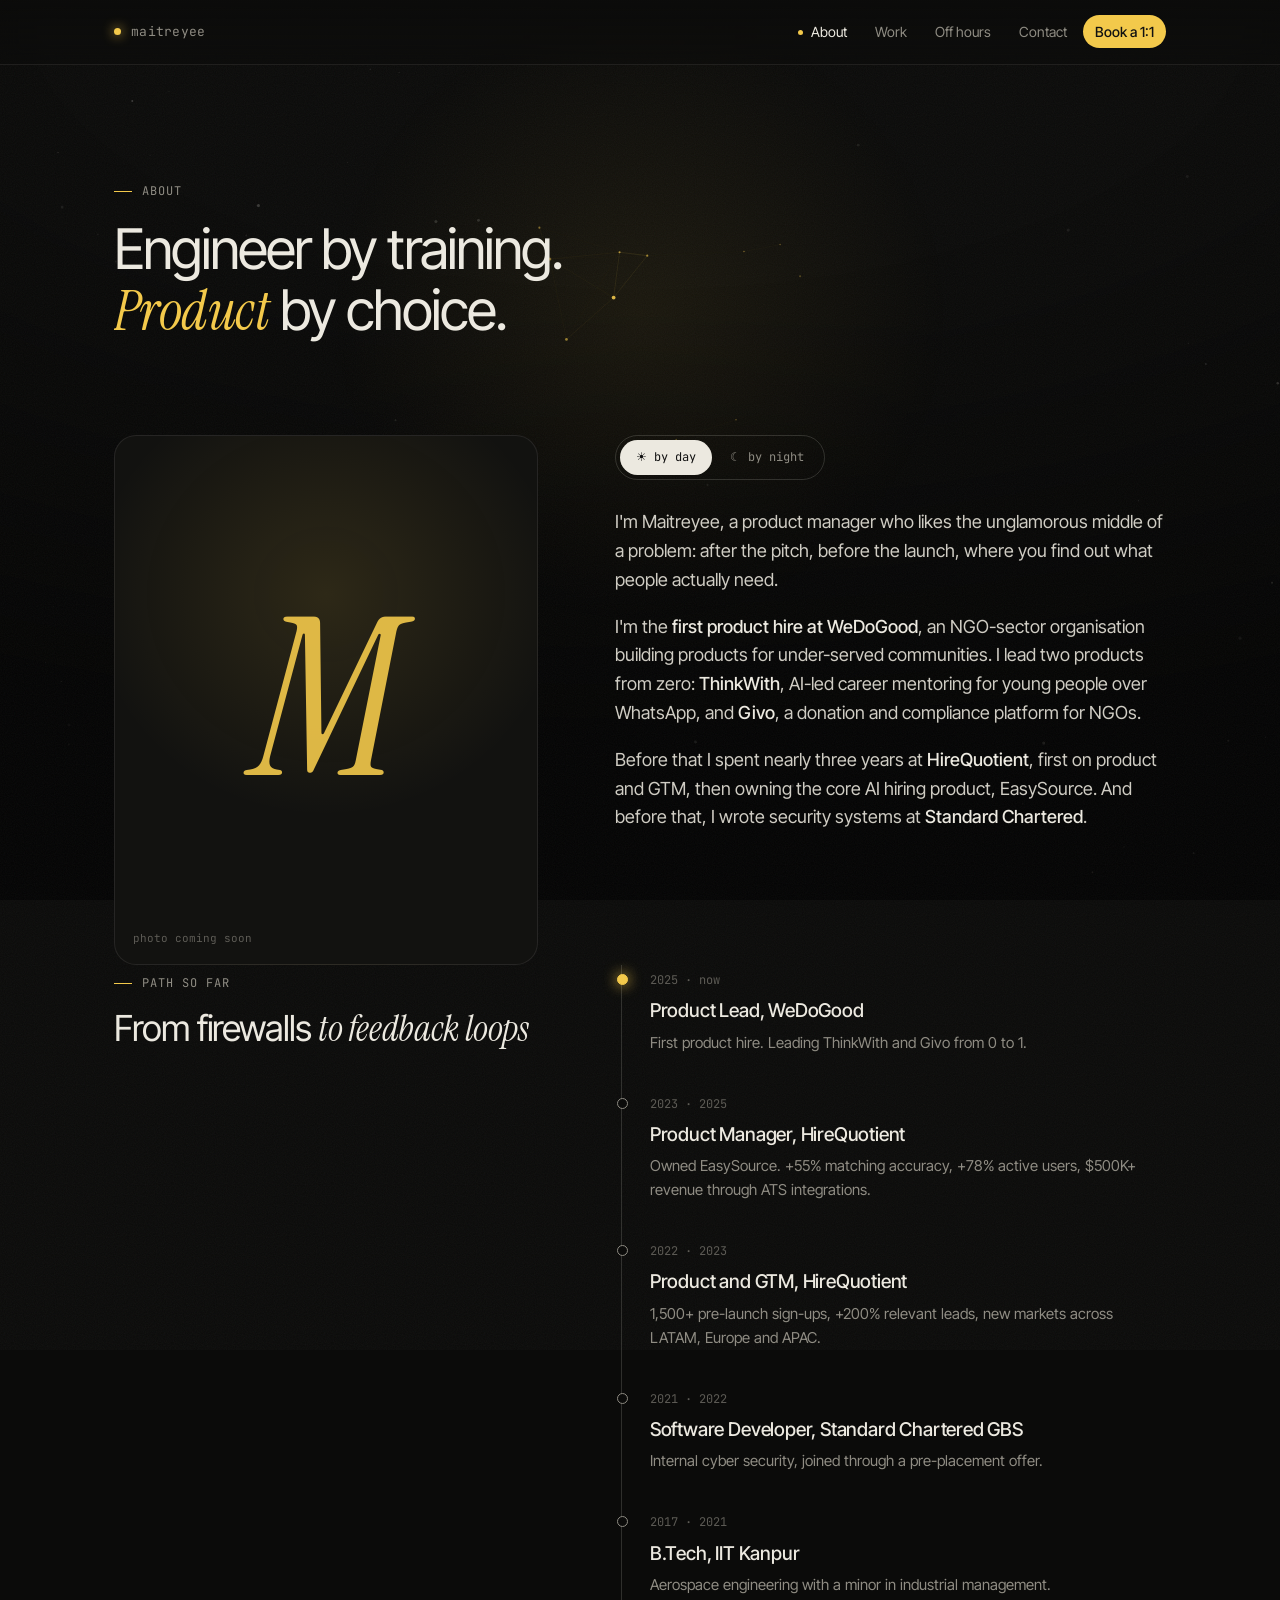
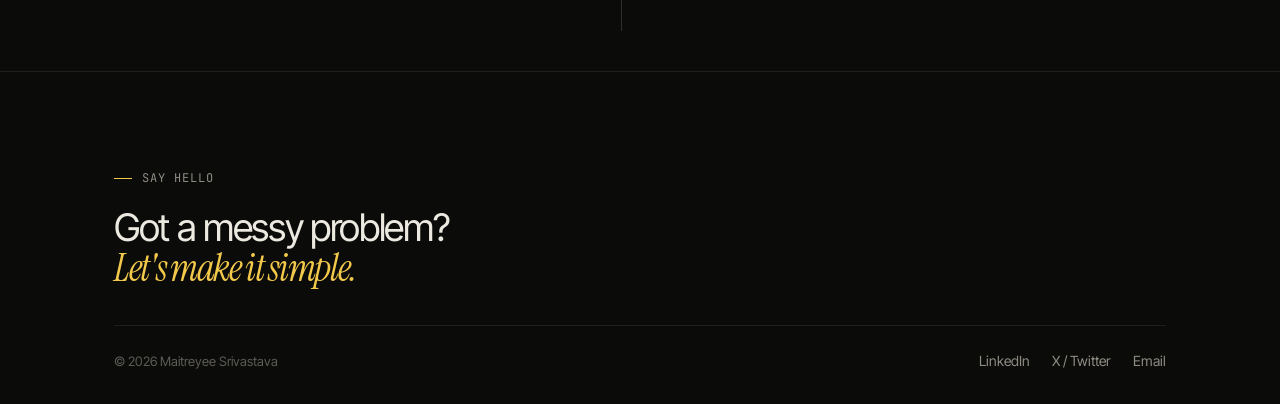
==== about.html @ 6ce84449 "Personal site: home, about, work, off hours, book a 1:1, contact Co-Authored-By: Claude Opus 5.5 <no" ====
<!doctype html>
<html lang="en">
<head>
<meta charset="utf-8">
<meta name="viewport" content="width=device-width, initial-scale=1">
<title>About · Maitreyee Srivastava</title>
<meta name="description" content="Engineer by training, product manager by choice.">
<meta property="og:title" content="About · Maitreyee Srivastava">
<meta property="og:description" content="Engineer by training, product manager by choice.">
<meta name="theme-color" content="#0b0b0a">
<link rel="icon" href="data:image/svg+xml,%3Csvg xmlns='http://www.w3.org/2000/svg' viewBox='0 0 32 32'%3E%3Crect width='32' height='32' rx='8' fill='%230b0b0a'/%3E%3Ccircle cx='16' cy='16' r='6' fill='%23f3c94b'/%3E%3C/svg%3E">
<link rel="preconnect" href="https://fonts.googleapis.com">
<link rel="preconnect" href="https://fonts.gstatic.com" crossorigin>
<link href="https://fonts.googleapis.com/css2?family=Instrument+Serif:ital@0;1&family=Inter+Tight:wght@400;500;600&family=JetBrains+Mono&display=swap" rel="stylesheet">
<link rel="stylesheet" href="assets/style.css">
</head>
<body>
<canvas id="backdrop" aria-hidden="true"></canvas>
<div class="lantern" aria-hidden="true"></div>
<div class="vignette" aria-hidden="true"></div>
<div class="grain" aria-hidden="true"></div>

<header class="site-head">
  <div class="wrap">
    <a class="wordmark" href="index.html" aria-label="Home"><span class="dot"></span>maitreyee</a>
    <button class="menu-btn" aria-expanded="false" aria-controls="nav">menu</button>
    <ul class="nav" id="nav">
      <li><a href="about.html">About</a></li>
      <li><a href="work.html">Work</a></li>
      <li><a href="off-hours.html">Off hours</a></li>
      <li><a href="contact.html">Contact</a></li>
      <li><a class="cta" href="book.html">Book a 1:1</a></li>
    </ul>
  </div>
</header>

<main>

  <section class="page-hero wrap">
    <span class="eyebrow reveal">About</span>
    <h1 class="display lines"><span class="ln"><span>Engineer by training.</span></span><span class="ln"><span><em>Product</em> by choice.</span></span></h1>
  </section>

  <section class="wrap" style="padding-top:0">
    <div class="split">
      <div class="reveal">
        <div class="portrait"><span class="initial">M</span><span class="cap">photo coming soon</span></div>
      </div>
      <div>
        <div class="toggle reveal" role="group" aria-label="Day or night">
          <button aria-pressed="true" data-mode-btn="day">☀ by day</button>
          <button aria-pressed="false" data-mode-btn="night">☾ by night</button>
        </div>
        <div class="daynight prose reveal" data-show="day">
          <div data-mode="day">
            <p>I'm Maitreyee, a product manager who likes the unglamorous middle of a problem: after the pitch, before the launch, where you find out what people actually need.</p>
            <p>I'm the <strong>first product hire at WeDoGood</strong>, an NGO-sector organisation building products for under-served communities. I lead two products from zero: <strong>ThinkWith</strong>, AI-led career mentoring for young people over WhatsApp, and <strong>Givo</strong>, a donation and compliance platform for NGOs.</p>
            <p>Before that I spent nearly three years at <strong>HireQuotient</strong>, first on product and GTM, then owning the core AI hiring product, EasySource. And before that, I wrote security systems at <strong>Standard Chartered</strong>.</p>
          </div>
          <div data-mode="night">
            <p>Off the clock you'll find me reading, painting or writing.</p>
            <p>I studied aerospace engineering at <strong>IIT Kanpur</strong>, ran the consulting club there, and volunteered with the campus Covid support effort in 2021. Somewhere in there I learned I like building for people more than for planes.</p>
            <p>More of that side lives on the <a class="link" href="off-hours.html">off hours</a> page.</p>
          </div>
        </div>
      </div>
    </div>
  </section>

  <section class="wrap">
    <div class="split">
      <div><span class="eyebrow reveal">Path so far</span><h2 class="h2 reveal" style="margin-top:16px">From firewalls <em>to feedback loops</em></h2></div>
      <ol class="timeline reveal">
        <li><span class="when">2025 · now</span><h4>Product Lead, WeDoGood</h4><p>First product hire. Leading ThinkWith and Givo from 0 to 1.</p></li>
        <li><span class="when">2023 · 2025</span><h4>Product Manager, HireQuotient</h4><p>Owned EasySource. +55% matching accuracy, +78% active users, $500K+ revenue through ATS integrations.</p></li>
        <li><span class="when">2022 · 2023</span><h4>Product and GTM, HireQuotient</h4><p>1,500+ pre-launch sign-ups, +200% relevant leads, new markets across LATAM, Europe and APAC.</p></li>
        <li><span class="when">2021 · 2022</span><h4>Software Developer, Standard Chartered GBS</h4><p>Internal cyber security, joined through a pre-placement offer.</p></li>
        <li><span class="when">2017 · 2021</span><h4>B.Tech, IIT Kanpur</h4><p>Aerospace engineering with a minor in industrial management.</p></li>
      </ol>
    </div>
  </section>

</main>

<footer class="site-foot">
  <div class="wrap">
    <div class="big reveal">
      <span class="eyebrow">Say hello</span>
      <h2 style="margin-top:20px">Got a messy problem? <a href="book.html">Let's make it simple.</a></h2>
    </div>
    <div class="base">
      <span>© <span data-year></span> Maitreyee Srivastava</span>
      <ul class="socials">
        <li><a data-link="linkedin" href="#">LinkedIn</a></li>
        <li><a data-link="twitter" href="#">X / Twitter</a></li>
        <li><a data-link="email" href="#">Email</a></li>
      </ul>
    </div>
  </div>
</footer>
<div class="toast" role="status" aria-live="polite"></div>
<script src="assets/main.js"></script>
</body>
</html>
---- assets/style.css ----
/* ============ tokens ============ */
:root {
  --bg: #0b0b0a;
  --bg-2: #121210;
  --surface: #171714;
  --line: rgba(236, 233, 224, 0.09);
  --line-2: rgba(236, 233, 224, 0.16);
  --text: #ece9e0;
  --muted: #8f8c83;
  --dim: #5d5b55;
  --accent: #f3c94b;
  --accent-soft: rgba(243, 201, 75, 0.14);
  --serif: "Instrument Serif", Georgia, serif;
  --sans: "Inter Tight", "Inter", system-ui, sans-serif;
  --mono: "JetBrains Mono", ui-monospace, monospace;
  --ease: cubic-bezier(0.22, 1, 0.36, 1);
  --gutter: clamp(20px, 5vw, 64px);
  --max: 1180px;
  --mx: 50vw;
  --my: 40vh;
}

* { box-sizing: border-box; margin: 0; padding: 0; }
html { background: var(--bg); -webkit-text-size-adjust: 100%; }
body {
  background: var(--bg);
  color: var(--text);
  font-family: var(--sans);
  font-size: 17px;
  line-height: 1.6;
  -webkit-font-smoothing: antialiased;
  overflow-x: hidden;
  min-height: 100vh;
}
::selection { background: var(--accent); color: #111; }
a { color: inherit; text-decoration: none; }
img { max-width: 100%; display: block; }
button { font: inherit; color: inherit; background: none; border: 0; cursor: pointer; }

@view-transition { navigation: auto; }

/* ============ atmosphere ============ */
#backdrop { position: fixed; inset: 0; z-index: 0; pointer-events: none; }
.lantern {
  position: fixed; inset: 0; z-index: 0; pointer-events: none;
  background: radial-gradient(520px circle at var(--lx, 50%) var(--ly, 30%), rgba(243, 201, 75, 0.07), transparent 60%);
}
.vignette {
  position: fixed; inset: 0; z-index: 0; pointer-events: none;
  background: radial-gradient(120% 80% at 50% 0%, transparent 40%, rgba(0,0,0,0.55) 100%);
}
.grain {
  position: fixed; inset: -50%; z-index: 1; pointer-events: none; opacity: 0.05;
  background-image: url("data:image/svg+xml,%3Csvg xmlns='http://www.w3.org/2000/svg' width='160' height='160'%3E%3Cfilter id='n'%3E%3CfeTurbulence type='fractalNoise' baseFrequency='.9' numOctaves='2' stitchTiles='stitch'/%3E%3C/filter%3E%3Crect width='100%25' height='100%25' filter='url(%23n)'/%3E%3C/svg%3E");
  animation: grain 1.2s steps(4) infinite;
}
@keyframes grain {
  0% { transform: translate(0, 0); } 25% { transform: translate(-3%, 2%); }
  50% { transform: translate(2%, -3%); } 75% { transform: translate(-1%, 3%); } 100% { transform: translate(0, 0); }
}

/* ============ layout ============ */
.wrap { position: relative; z-index: 2; max-width: var(--max); margin: 0 auto; padding: 0 var(--gutter); }
main { position: relative; z-index: 2; transition: opacity .45s var(--ease), transform .45s var(--ease); }
body.leaving main, body.leaving .site-head { opacity: 0; transform: translateY(-8px); }

/* ============ nav ============ */
.site-head {
  position: sticky; top: 0; z-index: 20;
  transition: opacity .45s var(--ease), transform .45s var(--ease);
  backdrop-filter: blur(10px); -webkit-backdrop-filter: blur(10px);
  background: linear-gradient(to bottom, rgba(11,11,10,.85), rgba(11,11,10,.4));
  border-bottom: 1px solid var(--line);
}
.site-head .wrap { display: flex; align-items: center; justify-content: space-between; height: 64px; }
.wordmark { font-family: var(--mono); font-size: 13px; letter-spacing: .02em; color: var(--muted); display: inline-flex; align-items: center; gap: 10px; }
.wordmark .dot { width: 7px; height: 7px; border-radius: 50%; background: var(--accent); box-shadow: 0 0 12px var(--accent); animation: pulse 3.2s ease-in-out infinite; }
.wordmark:hover { color: var(--text); }
@keyframes pulse { 0%, 100% { opacity: 1; } 50% { opacity: .35; } }
.nav { display: flex; gap: 4px; list-style: none; }
.nav a {
  font-size: 14px; color: var(--muted); padding: 8px 12px; border-radius: 999px;
  transition: color .25s, background .25s;
}
.nav a:hover { color: var(--text); background: rgba(255,255,255,.04); }
.nav a[aria-current="page"] { color: var(--text); }
.nav a[aria-current="page"]::before { content: ""; display: inline-block; width: 5px; height: 5px; border-radius: 50%; background: var(--accent); margin-right: 8px; vertical-align: middle; transform: translateY(-1px); }
.nav .cta { color: #111; background: var(--accent); font-weight: 500; }
.nav .cta:hover { background: #ffd866; color: #111; }
.menu-btn { display: none; font-family: var(--mono); font-size: 13px; color: var(--muted); padding: 8px 0; }

@media (max-width: 760px) {
  .menu-btn { display: block; }
  .nav {
    position: fixed; inset: 64px 0 auto 0; flex-direction: column; gap: 0;
    background: rgba(11,11,10,.97); border-bottom: 1px solid var(--line);
    padding: 8px var(--gutter) 20px; transform: translateY(-8px); opacity: 0; pointer-events: none;
    transition: opacity .3s var(--ease), transform .3s var(--ease);
  }
  .nav.open { opacity: 1; transform: none; pointer-events: auto; }
  .nav a { display: block; padding: 14px 0; font-size: 18px; border-radius: 0; border-bottom: 1px solid var(--line); }
  .nav a:hover { background: none; }
  .nav .cta { background: none; color: var(--accent); }
}

/* ============ type ============ */
.eyebrow { font-family: var(--mono); font-size: 12px; letter-spacing: .08em; text-transform: uppercase; color: var(--muted); display: inline-flex; align-items: center; gap: 10px; }
.eyebrow::before { content: ""; width: 18px; height: 1px; background: var(--accent); }
.display {
  font-family: var(--sans); font-weight: 400; letter-spacing: -0.035em; line-height: 1.02;
  font-size: clamp(34px, 5vw, 64px);
}
.display em, .h2 em, .serif { font-family: var(--serif); font-style: italic; font-weight: 400; letter-spacing: -0.01em; }
.display em { color: var(--accent); }
.h2 { font-size: clamp(24px, 2.8vw, 36px); font-weight: 400; letter-spacing: -0.03em; line-height: 1.08; }
.h3 { font-size: 20px; font-weight: 500; letter-spacing: -0.01em; }
.lede { font-size: clamp(18px, 1.6vw, 21px); color: var(--muted); max-width: 40ch; line-height: 1.55; }
.lede strong { color: var(--text); font-weight: 500; }
p + p { margin-top: 1em; }
.muted { color: var(--muted); }
.mono { font-family: var(--mono); font-size: 13px; }

/* line mask reveal */
.lines .ln { display: block; overflow: hidden; padding-bottom: .06em; }
.lines .ln > span { display: inline-block; transform: translateY(105%); transition: transform 1.1s var(--ease); }
.ready .lines .ln > span { transform: none; }
.lines .ln:nth-child(2) > span { transition-delay: .08s; }
.lines .ln:nth-child(3) > span { transition-delay: .16s; }
.lines .ln:nth-child(4) > span { transition-delay: .24s; }

.reveal { opacity: 0; transform: translateY(18px); transition: opacity .9s var(--ease), transform .9s var(--ease); transition-delay: var(--d, 0s); }
.reveal.in { opacity: 1; transform: none; }

/* ============ buttons ============ */
.btns { display: flex; flex-wrap: wrap; gap: 12px; }
.btn {
  display: inline-flex; align-items: center; gap: 10px; height: 48px; padding: 0 22px;
  border-radius: 999px; font-size: 15px; font-weight: 500; border: 1px solid var(--line-2);
  transition: background .3s, border-color .3s, color .3s, transform .35s var(--ease);
  will-change: transform;
}
.btn .arr { transition: transform .35s var(--ease); }
.btn:hover .arr { transform: translateX(4px); }
.btn.primary { background: var(--accent); color: #111; border-color: var(--accent); }
.btn.primary:hover { background: #ffd866; }
.btn.ghost:hover { border-color: var(--text); }

.link { color: var(--text); background: linear-gradient(var(--accent), var(--accent)) 0 100% / 0 1px no-repeat; transition: background-size .45s var(--ease), color .2s; padding-bottom: 2px; }
.link:hover { background-size: 100% 1px; color: var(--accent); }

/* ============ sections ============ */
section { padding: clamp(64px, 10vw, 128px) 0; }
.hero { padding-top: clamp(72px, 14vh, 160px); padding-bottom: clamp(56px, 9vw, 96px); min-height: calc(100vh - 64px); display: flex; flex-direction: column; justify-content: center; }
.hero .display { margin: 22px 0 24px; max-width: 18ch; }
.hero .lede { margin-bottom: 40px; }
.page-hero { padding-top: clamp(72px, 12vh, 140px); padding-bottom: clamp(40px, 6vw, 72px); }
.page-hero .display { font-size: clamp(32px, 4.4vw, 56px); margin: 20px 0 20px; max-width: 20ch; }
.sec-head { display: flex; justify-content: space-between; align-items: end; gap: 24px; margin-bottom: 40px; flex-wrap: wrap; }
.rule { border: 0; border-top: 1px solid var(--line); }

.scroll-cue { margin-top: auto; padding-top: 48px; font-family: var(--mono); font-size: 12px; color: var(--dim); display: flex; align-items: center; gap: 12px; }
.scroll-cue i { width: 1px; height: 36px; background: linear-gradient(var(--accent), transparent); animation: drip 2.4s var(--ease) infinite; transform-origin: top; }
@keyframes drip { 0% { transform: scaleY(0); opacity: 1; } 70% { transform: scaleY(1); opacity: 1; } 100% { transform: scaleY(1); opacity: 0; } }

/* stats */
.stats { display: grid; grid-template-columns: repeat(4, 1fr); border-top: 1px solid var(--line); border-bottom: 1px solid var(--line); }
.stat { padding: 28px 24px 28px 0; }
.stat + .stat { padding-left: 24px; border-left: 1px solid var(--line); }
.stat b { display: block; font-family: var(--serif); font-style: italic; font-weight: 400; font-size: clamp(32px, 3.4vw, 44px); line-height: 1; color: var(--text); letter-spacing: -.01em; }
.stat span { display: block; margin-top: 10px; font-size: 14px; color: var(--muted); max-width: 22ch; line-height: 1.45; }
@media (max-width: 760px) {
  .stats { grid-template-columns: 1fr 1fr; }
  .stat:nth-child(3) { padding-left: 0; border-left: 0; }
  .stat:nth-child(n+3) { border-top: 1px solid var(--line); }
}

/* work rows */
.rows { list-style: none; border-top: 1px solid var(--line); }
.row a {
  position: relative; display: grid; grid-template-columns: 56px 1fr auto; gap: 24px; align-items: baseline;
  padding: 30px 0; border-bottom: 1px solid var(--line); overflow: hidden;
}
.row a::after {
  content: ""; position: absolute; left: 0; bottom: -1px; height: 1px; width: 100%; background: var(--accent);
  transform: scaleX(0); transform-origin: left; transition: transform .7s var(--ease);
}
.row a:hover::after { transform: scaleX(1); }
.row .num { font-family: var(--mono); font-size: 12px; color: var(--dim); transition: color .3s; }
.row .t { font-size: clamp(22px, 2.6vw, 32px); letter-spacing: -0.02em; line-height: 1.2; transition: transform .6s var(--ease); }
.row .meta { display: block; margin-top: 8px; font-family: var(--mono); font-size: 12px; color: var(--muted); letter-spacing: .02em; }
.row .m { text-align: right; }
.row .m b { display: block; font-family: var(--serif); font-style: italic; font-weight: 400; font-size: clamp(28px, 3vw, 40px); line-height: 1; color: var(--muted); transition: color .3s; }
.row .m span { font-size: 12px; color: var(--dim); }
.row a:hover .num, .row a:hover .m b { color: var(--accent); }
.row a:hover .t { transform: translateX(8px); }
.row.hide { display: none; }
@media (max-width: 640px) {
  .row a { grid-template-columns: 1fr; gap: 10px; }
  .row .m { text-align: left; display: flex; align-items: baseline; gap: 10px; }
}

.chips { display: flex; gap: 8px; flex-wrap: wrap; }
.chip {
  font-family: var(--mono); font-size: 12px; padding: 8px 14px; border-radius: 999px; border: 1px solid var(--line-2); color: var(--muted);
  transition: all .25s;
}
.chip:hover { color: var(--text); border-color: var(--text); }
.chip[aria-pressed="true"] { background: var(--accent); color: #111; border-color: var(--accent); }

/* cards */
.grid { display: grid; gap: 16px; }
.grid.c3 { grid-template-columns: repeat(3, 1fr); }
.grid.c2 { grid-template-columns: repeat(2, 1fr); }
@media (max-width: 900px) { .grid.c3 { grid-template-columns: 1fr 1fr; } }
@media (max-width: 620px) { .grid.c3, .grid.c2 { grid-template-columns: 1fr; } }
.card {
  position: relative; background: linear-gradient(180deg, rgba(255,255,255,.025), rgba(255,255,255,.01));
  border: 1px solid var(--line); border-radius: 18px; padding: 26px; overflow: hidden;
  transition: border-color .35s, transform .5s var(--ease);
}
.card::before {
  content: ""; position: absolute; inset: 0; pointer-events: none; opacity: 0; transition: opacity .4s;
  background: radial-gradient(320px circle at var(--cx, 50%) var(--cy, 50%), var(--accent-soft), transparent 65%);
}
.card:hover { border-color: var(--line-2); }
.card:hover::before { opacity: 1; }
.card .k { font-family: var(--mono); font-size: 12px; color: var(--accent); letter-spacing: .04em; }
.card h3 { margin: 14px 0 8px; font-size: 20px; font-weight: 500; letter-spacing: -.01em; }
.card p { color: var(--muted); font-size: 15px; }

/* about */
.split { display: grid; grid-template-columns: 1fr 1.3fr; gap: clamp(32px, 6vw, 96px); align-items: start; }
@media (max-width: 860px) { .split { grid-template-columns: 1fr; } }
.portrait {
  position: relative; aspect-ratio: 4/5; border-radius: 22px; overflow: hidden; border: 1px solid var(--line);
  background: radial-gradient(80% 60% at 50% 30%, rgba(243,201,75,.12), transparent 70%), var(--bg-2);
  display: grid; place-items: center;
}
.portrait .initial { font-family: var(--serif); font-style: italic; font-size: clamp(120px, 18vw, 220px); color: var(--accent); line-height: 1; opacity: .9; transition: transform 1s var(--ease); }
.portrait:hover .initial { transform: scale(1.04) rotate(-3deg); }
.portrait .cap { position: absolute; left: 18px; bottom: 16px; font-family: var(--mono); font-size: 11px; color: var(--dim); }
.prose { font-size: 18px; color: #cfccc3; max-width: 60ch; }
.prose strong { color: var(--text); font-weight: 500; }

.toggle { display: inline-flex; padding: 4px; border: 1px solid var(--line-2); border-radius: 999px; gap: 2px; margin-bottom: 28px; }
.toggle button { font-family: var(--mono); font-size: 12px; padding: 8px 16px; border-radius: 999px; color: var(--muted); transition: all .3s var(--ease); }
.toggle button[aria-pressed="true"] { background: var(--text); color: #111; }
.daynight [data-mode] { display: none; }
.daynight[data-show="day"] [data-mode="day"], .daynight[data-show="night"] [data-mode="night"] { display: block; animation: fadeUp .6s var(--ease); }
@keyframes fadeUp { from { opacity: 0; transform: translateY(8px); } to { opacity: 1; transform: none; } }

.timeline { list-style: none; border-left: 1px solid var(--line-2); margin-left: 6px; }
.timeline li { position: relative; padding: 0 0 34px 28px; }
.timeline li::before { content: ""; position: absolute; left: -5px; top: 9px; width: 9px; height: 9px; border-radius: 50%; background: var(--bg); border: 1px solid var(--muted); transition: all .3s; }
.timeline li:first-child::before { background: var(--accent); border-color: var(--accent); box-shadow: 0 0 14px var(--accent); }
.timeline li:hover::before { border-color: var(--accent); }
.timeline .when { font-family: var(--mono); font-size: 12px; color: var(--dim); }
.timeline h4 { font-size: 19px; font-weight: 500; margin: 4px 0 4px; letter-spacing: -.01em; }
.timeline p { color: var(--muted); font-size: 15px; max-width: 54ch; }

/* off hours flip */
.flip { perspective: 1200px; min-height: 230px; }
.flip-in { position: relative; height: 100%; min-height: 230px; transition: transform .9s var(--ease); transform-style: preserve-3d; }
.flip:hover .flip-in, .flip.on .flip-in { transform: rotateY(180deg); }
.flip .face { position: absolute; inset: 0; backface-visibility: hidden; -webkit-backface-visibility: hidden; border-radius: 18px; border: 1px solid var(--line); padding: 26px; display: flex; flex-direction: column; }
.flip .front { background: linear-gradient(180deg, rgba(255,255,255,.03), rgba(255,255,255,.01)); }
.flip .back { transform: rotateY(180deg); background: var(--accent); color: #141414; border-color: var(--accent); }
.flip .glyph { font-family: var(--serif); font-style: italic; font-size: 64px; line-height: 1; color: var(--accent); }
.flip .front h3 { margin-top: auto; font-weight: 500; font-size: 22px; letter-spacing: -.01em; }
.flip .front small { font-family: var(--mono); font-size: 11px; color: var(--dim); }
.flip .back .k { font-family: var(--mono); font-size: 11px; letter-spacing: .06em; text-transform: uppercase; opacity: .7; }
.flip .back p { margin-top: auto; font-size: 17px; line-height: 1.45; }
.todo { font-family: var(--mono); font-size: 12px; opacity: .6; }

.factbox { display: flex; align-items: center; gap: 24px; flex-wrap: wrap; border: 1px dashed var(--line-2); border-radius: 18px; padding: 26px; }
.factbox p { flex: 1 1 320px; font-family: var(--serif); font-style: italic; font-size: clamp(22px, 2.4vw, 30px); line-height: 1.3; min-height: 2.6em; transition: opacity .3s; }

/* book */
.topic { display: flex; gap: 16px; padding: 22px 0; border-bottom: 1px solid var(--line); }
.topic .n { font-family: var(--mono); font-size: 12px; color: var(--accent); padding-top: 5px; min-width: 28px; }
.topic h4 { font-weight: 500; font-size: 19px; letter-spacing: -.01em; }
.topic p { color: var(--muted); font-size: 15px; }
.slot {
  position: sticky; top: 96px; border: 1px solid var(--line-2); border-radius: 22px; padding: 30px;
  background: linear-gradient(180deg, rgba(243,201,75,.06), transparent 60%), var(--bg-2);
}
.slot dl { display: grid; grid-template-columns: auto 1fr; gap: 10px 20px; margin: 22px 0 28px; font-size: 15px; }
.slot dt { font-family: var(--mono); font-size: 12px; color: var(--dim); padding-top: 3px; }

/* contact form */
.form { display: grid; gap: 22px; }
.field label { display: block; font-family: var(--mono); font-size: 12px; color: var(--muted); margin-bottom: 8px; letter-spacing: .03em; }
.field input, .field textarea {
  width: 100%; background: transparent; color: var(--text); font: inherit; font-size: 18px;
  border: 0; border-bottom: 1px solid var(--line-2); padding: 10px 0; outline: none; transition: border-color .3s;
  border-radius: 0;
}
.field textarea { min-height: 120px; resize: vertical; }
.field input:focus, .field textarea:focus { border-color: var(--accent); }
.field input::placeholder, .field textarea::placeholder { color: var(--dim); }
.direct { list-style: none; }
.direct li a { display: flex; justify-content: space-between; align-items: center; padding: 20px 0; border-bottom: 1px solid var(--line); font-size: 18px; transition: padding .4s var(--ease), color .3s; }
.direct li:first-child a { border-top: 1px solid var(--line); }
.direct li a span { font-family: var(--mono); font-size: 12px; color: var(--dim); }
.direct li a:hover { color: var(--accent); padding-left: 10px; }

/* case study */
.case-meta { display: flex; flex-wrap: wrap; gap: 10px 40px; margin-top: 36px; padding-top: 24px; border-top: 1px solid var(--line); }
.case-meta div { font-size: 15px; }
.case-meta dt { font-family: var(--mono); font-size: 11px; color: var(--dim); letter-spacing: .06em; text-transform: uppercase; margin-bottom: 4px; }
.case-body { display: grid; grid-template-columns: 220px 1fr; gap: clamp(24px, 5vw, 80px); }
.case-body h2 { font-family: var(--mono); font-size: 12px; font-weight: 400; color: var(--accent); letter-spacing: .06em; text-transform: uppercase; padding-top: 6px; }
.case-body .blk { padding: 40px 0; border-top: 1px solid var(--line); display: contents; }
.case-body > * { padding: 36px 0; border-top: 1px solid var(--line); }
.case-body ul { list-style: none; }
.case-body li { position: relative; padding-left: 22px; margin-bottom: 12px; color: #cfccc3; }
.case-body li::before { content: ""; position: absolute; left: 0; top: .72em; width: 10px; height: 1px; background: var(--accent); }
@media (max-width: 760px) { .case-body { grid-template-columns: 1fr; gap: 0; } .case-body h2 { padding-bottom: 0; } .case-body > p, .case-body > ul, .case-body > div { border-top: 0; padding-top: 12px; } }
.big-metrics { display: flex; flex-wrap: wrap; gap: 40px; }
.big-metrics b { display: block; font-family: var(--serif); font-style: italic; font-weight: 400; font-size: clamp(36px, 4vw, 52px); line-height: 1; color: var(--accent); }
.big-metrics span { color: var(--muted); font-size: 14px; }
.next-case { display: block; padding: 56px 0; border-top: 1px solid var(--line); }
.next-case .t { font-size: clamp(26px, 3.6vw, 44px); letter-spacing: -.02em; transition: color .3s; }
.next-case:hover .t { color: var(--accent); }

/* ============ footer ============ */
.site-foot { position: relative; z-index: 2; border-top: 1px solid var(--line); margin-top: 40px; }
.site-foot .big { padding: clamp(48px, 7vw, 88px) 0 36px; }
.site-foot .big h2 { font-size: clamp(24px, 3vw, 38px); font-weight: 400; letter-spacing: -.035em; line-height: 1.05; max-width: 16ch; }
.site-foot .big h2 a { color: var(--accent); font-family: var(--serif); font-style: italic; }
.site-foot .base { display: flex; justify-content: space-between; align-items: center; flex-wrap: wrap; gap: 16px; padding: 24px 0 32px; border-top: 1px solid var(--line); font-size: 13px; color: var(--dim); }
.socials { display: flex; gap: 22px; list-style: none; }
.socials a { color: var(--muted); font-size: 14px; }
.socials a:hover { color: var(--accent); }
.found { font-family: var(--mono); font-size: 12px; }
.found b { color: var(--accent); font-weight: 400; }

/* ============ secrets (discovery layer) ============ */
.secret {
  position: absolute; z-index: 3; font-family: var(--serif); font-style: italic; font-size: 17px; color: var(--accent);
  white-space: nowrap; opacity: 0; transition: opacity .5s var(--ease), transform .5s var(--ease); pointer-events: none;
  transform: translateY(4px); user-select: none;
}
.secret::before { content: "✦ "; font-style: normal; font-size: 11px; vertical-align: middle; }
.secret.near { pointer-events: auto; cursor: pointer; }
.secret.found { opacity: .5 !important; color: var(--muted); }
.secret.found::before { content: "✓ "; }
@media (max-width: 760px) { .secret { display: none; } }

/* hidden life goal */
.goal { display: block; margin-top: 10px; font-family: var(--serif); font-style: italic; font-size: 20px; color: var(--dim); letter-spacing: .01em; }
.goal.done { cursor: pointer; }
.frag { position: relative; display: inline-block; }
.frag .ink { position: absolute; left: 0; top: 0; opacity: 0; color: var(--accent); filter: blur(6px); transition: opacity 1.2s var(--ease), filter 1.2s var(--ease); white-space: nowrap; }
.frag .blank { transition: opacity .6s; opacity: .55; }
.frag.on .ink { position: static; opacity: 1; filter: none; }
.frag.on .blank { display: none; }
.frag.fresh .ink { animation: ink 1.4s var(--ease); }
@keyframes ink { from { opacity: 0; filter: blur(8px); text-shadow: 0 0 24px var(--accent); } to { opacity: 1; filter: none; text-shadow: none; } }

.goal-reveal {
  position: fixed; inset: 0; z-index: 60; display: grid; place-items: center; padding: 24px;
  background: radial-gradient(60% 50% at 50% 50%, rgba(243,201,75,.10), transparent 70%), rgba(6,6,5,.96);
  backdrop-filter: blur(10px); -webkit-backdrop-filter: blur(10px);
  opacity: 0; transition: opacity .6s var(--ease);
}
.goal-reveal.show { opacity: 1; }
.goal-card { text-align: center; max-width: 900px; }
.goal-card .eyebrow { justify-content: center; }
.goal-text { margin: 28px 0 40px; font-family: var(--serif); font-style: italic; font-size: clamp(40px, 7vw, 92px); line-height: 1.05; letter-spacing: -.01em; color: var(--text); }
.goal-text span { display: inline-block; opacity: 0; transform: translateY(14px); filter: blur(10px); transition: opacity 1s var(--ease), transform 1s var(--ease), filter 1.2s var(--ease); transition-delay: calc(.35s + var(--i) * .16s); }
.goal-reveal.show .goal-text span { opacity: 1; transform: none; filter: none; }
.goal-text span:nth-last-child(-n+2) { color: var(--accent); }

/* ============ experience (work page) ============ */
.co { display: grid; grid-template-columns: 260px 1fr; gap: clamp(24px, 4vw, 64px); padding: 48px 0; border-top: 1px solid var(--line); }
.co.hide, .xp.hide { display: none; }
.co-head { position: sticky; top: 96px; align-self: start; }
.co-name { font-size: 26px; font-weight: 500; letter-spacing: -.02em; }
.co-role { margin-top: 8px; font-size: 15px; color: var(--text); }
.co-when { font-family: var(--mono); font-size: 12px; color: var(--accent); margin-top: 6px; }
.co-blurb { font-size: 14px; color: var(--muted); margin-top: 14px; max-width: 30ch; }
.xps { list-style: none; }
.xp { border-bottom: 1px solid var(--line); }
.xp:first-child { border-top: 1px solid var(--line); }
.xp-head {
  position: relative; width: 100%; text-align: left; display: grid; grid-template-columns: 40px 1fr auto 24px; gap: 20px; align-items: center;
  padding: 24px 0;
}
.xp-head .num { font-family: var(--mono); font-size: 12px; color: var(--dim); transition: color .3s; }
.xp-head .t { display: block; font-size: clamp(18px, 1.9vw, 23px); letter-spacing: -.015em; line-height: 1.3; transition: transform .6s var(--ease), color .3s; }
.xp-head .meta { display: block; margin-top: 6px; font-family: var(--mono); font-size: 12px; color: var(--muted); }
.xp-head .m { text-align: right; }
.xp-head .m b { display: block; font-family: var(--serif); font-style: italic; font-weight: 400; font-size: clamp(26px, 2.6vw, 36px); line-height: 1; color: var(--muted); transition: color .3s; white-space: nowrap; }
.xp-head .m span { display: block; font-size: 12px; color: var(--dim); max-width: 18ch; margin-left: auto; line-height: 1.35; margin-top: 4px; }
.plus { position: relative; width: 14px; height: 14px; justify-self: end; }
.plus::before, .plus::after { content: ""; position: absolute; left: 0; top: 50%; width: 14px; height: 1px; background: var(--muted); transition: transform .5s var(--ease), background .3s; }
.plus::after { transform: rotate(90deg); }
.xp-head:hover .num, .xp-head:hover .m b, .xp.open .m b, .xp.open .num { color: var(--accent); }
.xp-head:hover .t { transform: translateX(6px); }
.xp-head:hover .plus::before, .xp-head:hover .plus::after { background: var(--accent); }
.xp.open .plus::after { transform: rotate(0deg); }
.xp-body { display: grid; grid-template-rows: 0fr; transition: grid-template-rows .6s var(--ease); }
.xp.open .xp-body { grid-template-rows: 1fr; }
.xp-inner { overflow: hidden; display: grid; grid-template-columns: 1fr 1.4fr 1fr; gap: 28px; padding-left: 60px; }
.xp.open .xp-inner { padding-bottom: 30px; }
.xp-inner > div { opacity: 0; transform: translateY(8px); transition: opacity .5s var(--ease), transform .5s var(--ease); }
.xp.open .xp-inner > div { opacity: 1; transform: none; }
.xp.open .xp-inner > div:nth-child(2) { transition-delay: .08s; }
.xp.open .xp-inner > div:nth-child(3) { transition-delay: .16s; }
.xp-inner h3 { font-family: var(--mono); font-size: 11px; font-weight: 400; letter-spacing: .08em; text-transform: uppercase; color: var(--accent); margin-bottom: 10px; }
.xp-inner p, .xp-inner li { font-size: 15px; color: #c9c6bd; line-height: 1.55; }
.xp-inner ul { list-style: none; }
.xp-inner li { position: relative; padding-left: 16px; margin-bottom: 8px; }
.xp-inner li::before { content: ""; position: absolute; left: 0; top: .75em; width: 8px; height: 1px; background: var(--accent); }
@media (max-width: 900px) {
  .co { grid-template-columns: 1fr; gap: 20px; }
  .co-head { position: static; }
  .xp-inner { grid-template-columns: 1fr; padding-left: 0; gap: 18px; }
}
@media (max-width: 600px) {
  .xp-head { grid-template-columns: 1fr 20px; gap: 10px 14px; }
  .xp-head .num { display: none; }
  .xp-head .m { grid-row: 2; text-align: left; display: flex; gap: 10px; align-items: baseline; }
  .xp-head .m span { margin-left: 0; }
  .xp-head .plus { grid-row: 1; grid-column: 2; }
}

/* ============ home: problems + thinking ============ */
.problem { display: flex; flex-direction: column; min-height: 360px; }
.problem .pm { font-family: var(--serif); font-style: italic; font-weight: 400; font-size: clamp(40px, 4vw, 54px); line-height: 1; color: var(--accent); margin-top: 26px; }
.problem .pl { font-size: 13px; color: var(--muted); margin-top: 8px; }
.problem h3 { margin-top: auto; padding-top: 28px; font-size: 21px; line-height: 1.3; }
.problem .ph { display: grid; grid-template-rows: 0fr; transition: grid-template-rows .6s var(--ease); }
.problem .ph p { overflow: hidden; font-size: 14px; margin: 0; }
.problem:hover .ph, .problem:focus-visible .ph { grid-template-rows: 1fr; }
.problem:hover .ph p { padding-top: 10px; }
.problem .more { margin-top: 18px; font-family: var(--mono); font-size: 12px; color: var(--muted); transition: color .3s, transform .4s var(--ease); }
.problem:hover .more { color: var(--accent); transform: translateX(4px); }
@media (hover: none) { .problem .ph { grid-template-rows: 1fr; } .problem .ph p { padding-top: 10px; } }

.think { display: grid; grid-template-columns: 1.1fr 1fr; gap: clamp(24px, 5vw, 72px); align-items: start; }
.principles { list-style: none; counter-reset: p; }
.principle {
  display: grid; grid-template-columns: 44px 1fr; align-items: baseline; width: 100%; text-align: left;
  padding: 20px 0; border-bottom: 1px solid var(--line); font-size: clamp(18px, 1.9vw, 23px); letter-spacing: -.02em; line-height: 1.25;
  color: var(--muted); transition: color .35s, padding .5s var(--ease);
}
.principles li:first-child .principle { border-top: 1px solid var(--line); }
.principle .pn { font-family: var(--mono); font-size: 12px; color: var(--dim); letter-spacing: 0; transition: color .3s; }
.principle[aria-selected="true"] { color: var(--text); padding-left: 10px; }
.principle[aria-selected="true"] .pn { color: var(--accent); }
.principle em { font-family: var(--serif); font-style: italic; }
.practice {
  position: sticky; top: 110px; border: 1px solid var(--line-2); border-radius: 22px; padding: 30px; min-height: 280px;
  background: linear-gradient(180deg, rgba(243,201,75,.06), transparent 60%), var(--bg-2); display: flex; flex-direction: column;
}
.practice .pr-k { font-family: var(--mono); font-size: 11px; letter-spacing: .08em; text-transform: uppercase; color: var(--dim); }
.practice .pr-text { margin-top: 16px; font-size: 17px; color: #d4d1c8; line-height: 1.55; }
.practice .pr-metric { margin-top: auto; padding-top: 24px; font-family: var(--serif); font-style: italic; font-size: 36px; line-height: 1; color: var(--accent); }
.practice .pr-link { margin-top: 14px; font-family: var(--mono); font-size: 12px; color: var(--muted); }
.practice .pr-link:hover { color: var(--accent); }
.practice.swap .pr-text, .practice.swap .pr-metric { animation: fadeUp .5s var(--ease); }
@media (max-width: 860px) { .think { grid-template-columns: 1fr; } .practice { position: static; min-height: 0; } }
/* night mode on About: the lantern grows and warms */
.night .lantern { background: radial-gradient(720px circle at var(--lx, 50%) var(--ly, 30%), rgba(243, 201, 75, 0.12), transparent 60%); }
.toast {
  position: fixed; left: 50%; bottom: 28px; z-index: 50; transform: translate(-50%, 20px); opacity: 0;
  background: var(--surface); border: 1px solid var(--line-2); border-radius: 14px; padding: 14px 18px; max-width: min(92vw, 440px);
  font-size: 15px; box-shadow: 0 20px 60px rgba(0,0,0,.5); transition: all .5s var(--ease); pointer-events: none;
}
.toast.show { opacity: 1; transform: translate(-50%, 0); pointer-events: auto; }
.toast b { color: var(--accent); font-weight: 500; }
.hint { font-family: var(--mono); font-size: 12px; color: var(--dim); }
.hint b { color: var(--accent); font-weight: 400; }

/* focus */
:focus-visible { outline: 2px solid var(--accent); outline-offset: 3px; border-radius: 6px; }

@media (prefers-reduced-motion: reduce) {
  *, *::before, *::after { animation: none !important; transition: none !important; }
  .lines .ln > span, .reveal { transform: none; opacity: 1; }
}

/* ============ invisible ink: the life goal ============ */
.ink-goal {
  margin-top: clamp(48px, 8vh, 88px); max-width: 22ch;
  font-family: var(--serif); font-style: italic; font-size: clamp(30px, 3.6vw, 48px); line-height: 1.12;
  color: transparent; user-select: none; cursor: default;
}
.ink-goal .w { display: inline-block; white-space: nowrap; }
.ink-goal .ch {
  display: inline-block; color: var(--accent);
  opacity: var(--o, 0); filter: blur(var(--b, 5px));
  transform: translateY(var(--y, 3px));
  text-shadow: 0 0 calc(var(--g, 0) * 22px) rgba(243, 201, 75, calc(var(--g, 0) * .9));
  will-change: opacity, filter;
}
.ink-goal .ch.seen { --rest: 1; }
.ink-goal.complete { cursor: pointer; }
.ink-goal.igniting .ch { animation: ignite 1.4s var(--ease) both; animation-delay: calc(var(--i) * 28ms); }
@keyframes ignite {
  0% { opacity: .3; filter: blur(3px); text-shadow: 0 0 0 transparent; }
  45% { opacity: 1; filter: blur(0); text-shadow: 0 0 26px rgba(243,201,75,.95); transform: translateY(-3px); }
  100% { opacity: 1; filter: blur(0); text-shadow: 0 0 6px rgba(243,201,75,.35); transform: none; }
}
.ink-goal.lit .ch { opacity: 1; filter: none; transform: none; text-shadow: 0 0 6px rgba(243,201,75,.35); }
.ink-progress { display: block; margin-top: 14px; height: 1px; width: 180px; background: var(--line-2); position: relative; overflow: hidden; }
.ink-progress i { position: absolute; inset: 0; background: var(--accent); transform-origin: left; transform: scaleX(var(--p, 0)); transition: transform .4s var(--ease); }

/* ============ hero art: complex -> simple ============ */
.hero-art {
  position: absolute; z-index: 2; right: var(--gutter); top: 50%; transform: translateY(-50%);
  width: min(36vw, 460px); margin: 0; cursor: crosshair;
}
.hero-art.reveal { transform: translateY(calc(-50% + 18px)); }
.hero-art.reveal.in { transform: translateY(-50%); }
.hero-art canvas { display: block; }
.art-cap { display: flex; align-items: center; justify-content: center; gap: 14px; margin-top: 6px; font-family: var(--mono); font-size: 11px; letter-spacing: .06em; text-transform: uppercase; color: var(--dim); }
.art-track { position: relative; width: 120px; height: 1px; background: var(--line-2); }
.art-knob { position: absolute; top: 50%; left: calc(var(--t, 0) * 100%); width: 7px; height: 7px; margin: -3.5px 0 0 -3.5px; border-radius: 50%; background: var(--accent); box-shadow: 0 0 10px var(--accent); }
.hero-art.is-simple .art-cap span:last-child { color: var(--accent); }
.art-tip { position: absolute; left: 50%; top: 4%; transform: translateX(-50%); font-family: var(--mono); font-size: 11px; color: var(--dim); opacity: 0; transition: opacity .4s; white-space: nowrap; }
.hero-art:hover .art-tip { opacity: 1; }
@media (max-width: 1000px) {
  .hero-art { position: relative; right: auto; top: auto; width: min(100%, 360px); margin: 40px auto 0; order: 10; }
  .hero-art.reveal, .hero-art.reveal.in { transform: none; }
  .art-tip { display: none; }
}
@media (min-width: 1001px) {
  .hero > :not(.hero-art) { max-width: calc(100% - min(34vw, 440px) - 24px); }
  .hero .display { font-size: clamp(34px, 4.2vw, 58px); }
  .hero-art { width: min(34vw, 440px); }
}

/* light pooling behind the hidden line */
.ink-goal { position: relative; }
.ink-goal::before {
  content: ""; position: absolute; z-index: -1; pointer-events: none; left: 0; top: 0; width: 360px; height: 360px;
  transform: translate(calc(var(--gx, -999px) - 180px), calc(var(--gy, -999px) - 180px));
  background: radial-gradient(circle, rgba(243, 201, 75, 0.16), rgba(243, 201, 75, 0.05) 40%, transparent 70%);
  opacity: 0; transition: opacity .6s var(--ease);
}
.ink-goal.glow::before { opacity: 1; }

/* ============ hero v3: fits in one screen, art beside the headline ============ */
.hero { min-height: 0; padding-top: clamp(40px, 9vh, 96px); padding-bottom: clamp(40px, 6vh, 64px); }
.hero .display { margin: 18px 0 20px; }
.hero .lede { margin-bottom: 28px; }
.ink-goal { margin-top: clamp(32px, 5vh, 52px); max-width: none; font-size: clamp(20px, 1.9vw, 27px); line-height: 1.3; white-space: nowrap; }
.scroll-cue { margin-top: 18px; padding-top: 0; }
.pr-mlabel { font-size: 13px; color: var(--muted); margin-top: 6px; }
@media (max-width: 600px) { .ink-goal { white-space: normal; } }
@media (min-width: 1001px) {
  .hero {
    display: grid; grid-template-columns: minmax(0, 1fr) min(30vw, 380px); column-gap: clamp(24px, 4vw, 64px);
    align-content: center; min-height: calc(100vh - 64px);
  }
  .hero > :not(.hero-art) { grid-column: 1; max-width: none; justify-self: start; }
  .hero > .hero-art {
    position: relative; right: auto; top: auto; grid-column: 2; grid-row: 1 / span 4; align-self: center;
    width: 100%; transform: translateY(18px);
  }
  .hero > .hero-art.reveal.in { transform: none; }
}
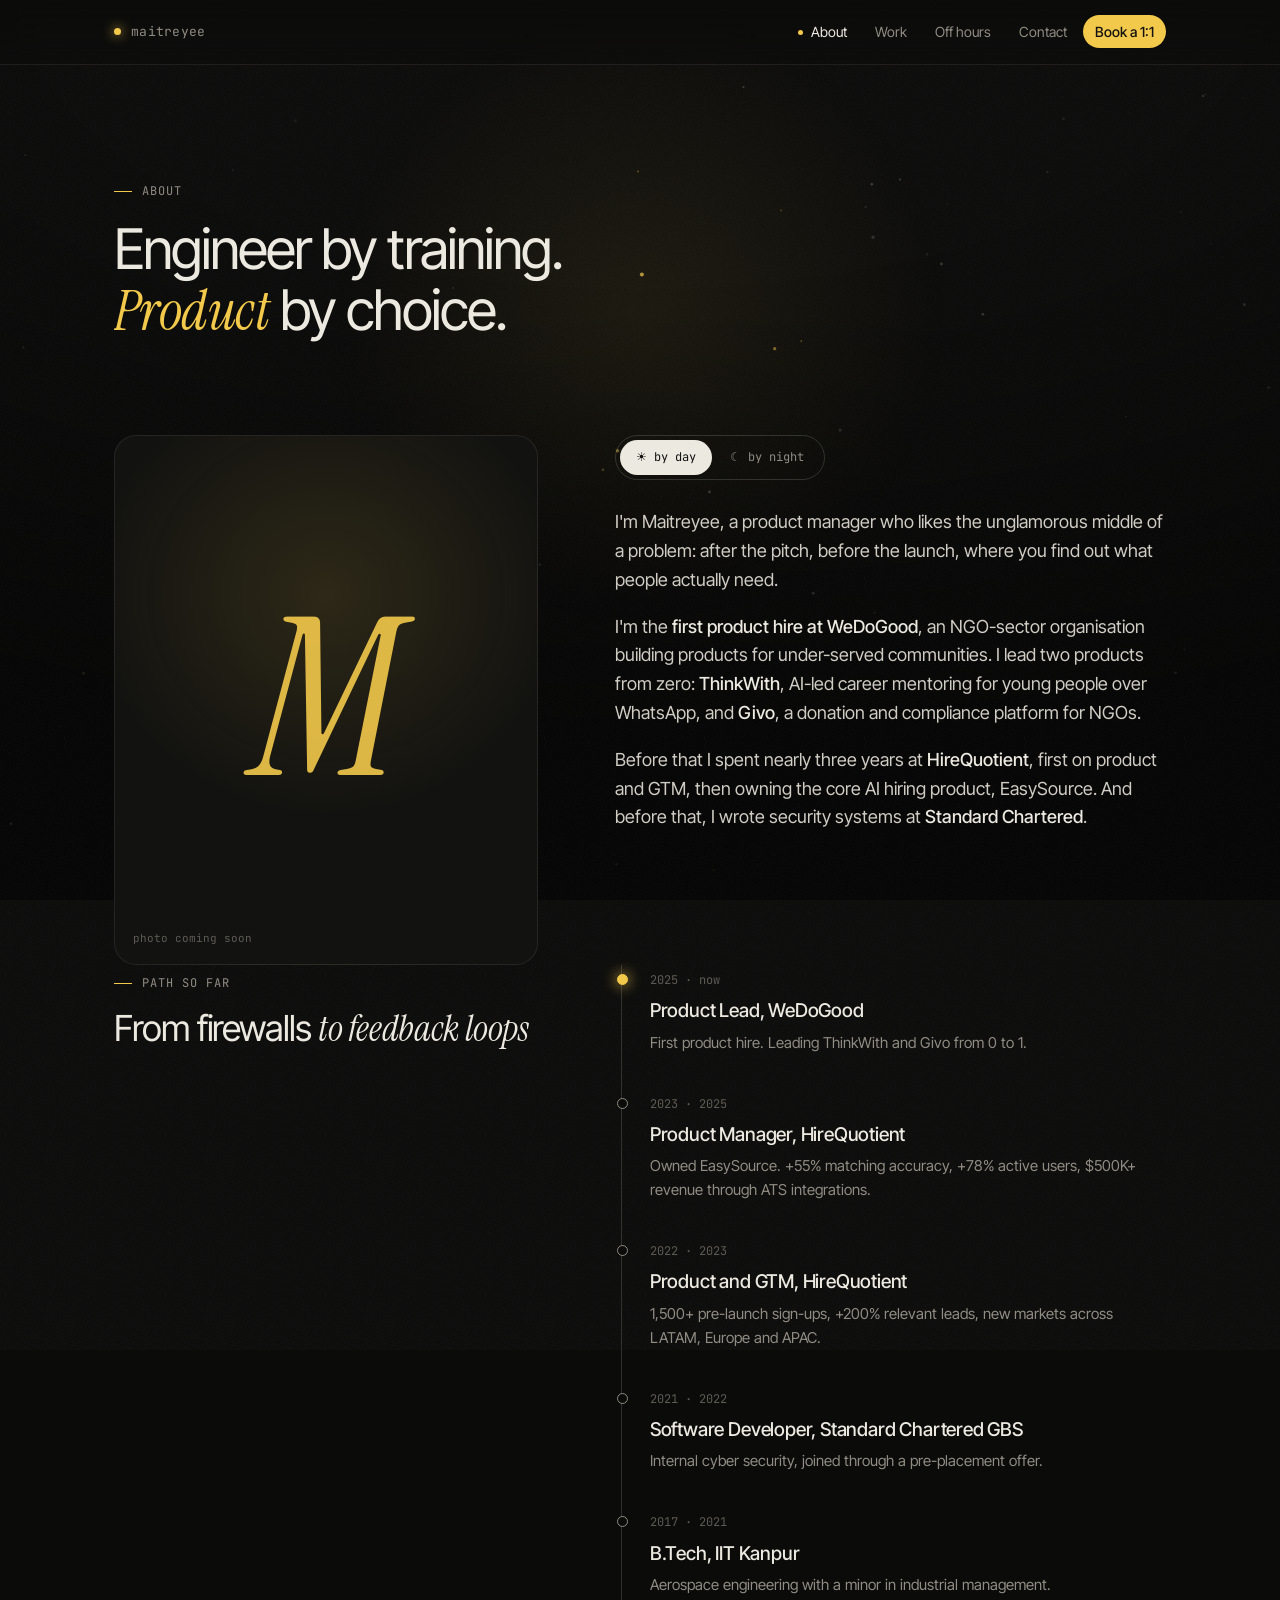
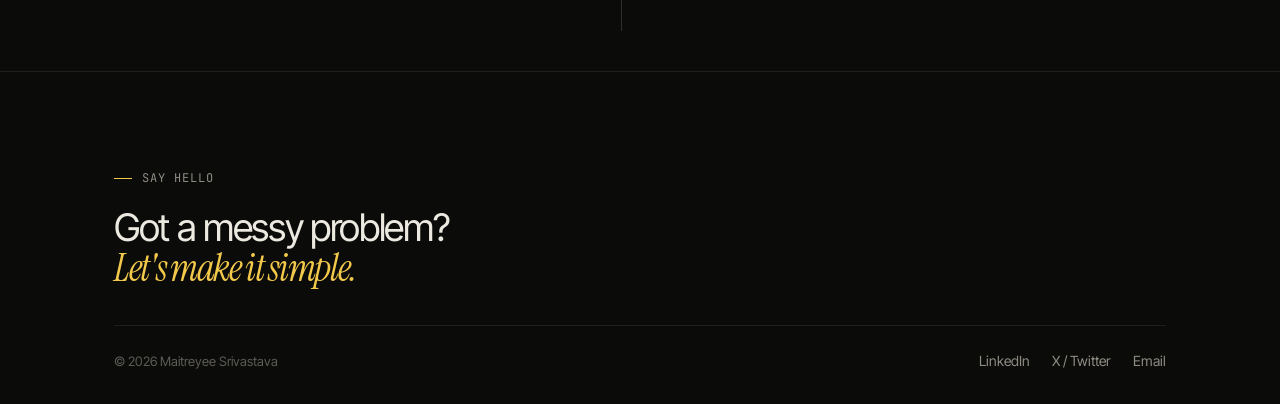
==== commit a7db9ba8: "Use clean URLs without .html Co-Authored-By: Claude Opus 5.5 <noreply@anthropic.com>" ====
--- a/about.html
+++ b/about.html
@@ -22,14 +22,14 @@
 
 <header class="site-head">
   <div class="wrap">
-    <a class="wordmark" href="index.html" aria-label="Home"><span class="dot"></span>maitreyee</a>
+    <a class="wordmark" href="/" aria-label="Home"><span class="dot"></span>maitreyee</a>
     <button class="menu-btn" aria-expanded="false" aria-controls="nav">menu</button>
     <ul class="nav" id="nav">
-      <li><a href="about.html">About</a></li>
-      <li><a href="work.html">Work</a></li>
-      <li><a href="off-hours.html">Off hours</a></li>
-      <li><a href="contact.html">Contact</a></li>
-      <li><a class="cta" href="book.html">Book a 1:1</a></li>
+      <li><a href="/about">About</a></li>
+      <li><a href="/work">Work</a></li>
+      <li><a href="/off-hours">Off hours</a></li>
+      <li><a href="/contact">Contact</a></li>
+      <li><a class="cta" href="/book">Book a 1:1</a></li>
     </ul>
   </div>
 </header>
@@ -60,7 +60,7 @@
           <div data-mode="night">
             <p>Off the clock you'll find me reading, painting or writing.</p>
             <p>I studied aerospace engineering at <strong>IIT Kanpur</strong>, ran the consulting club there, and volunteered with the campus Covid support effort in 2021. Somewhere in there I learned I like building for people more than for planes.</p>
-            <p>More of that side lives on the <a class="link" href="off-hours.html">off hours</a> page.</p>
+            <p>More of that side lives on the <a class="link" href="/off-hours">off hours</a> page.</p>
           </div>
         </div>
       </div>
@@ -86,7 +86,7 @@
   <div class="wrap">
     <div class="big reveal">
       <span class="eyebrow">Say hello</span>
-      <h2 style="margin-top:20px">Got a messy problem? <a href="book.html">Let's make it simple.</a></h2>
+      <h2 style="margin-top:20px">Got a messy problem? <a href="/book">Let's make it simple.</a></h2>
     </div>
     <div class="base">
       <span>© <span data-year></span> Maitreyee Srivastava</span>
